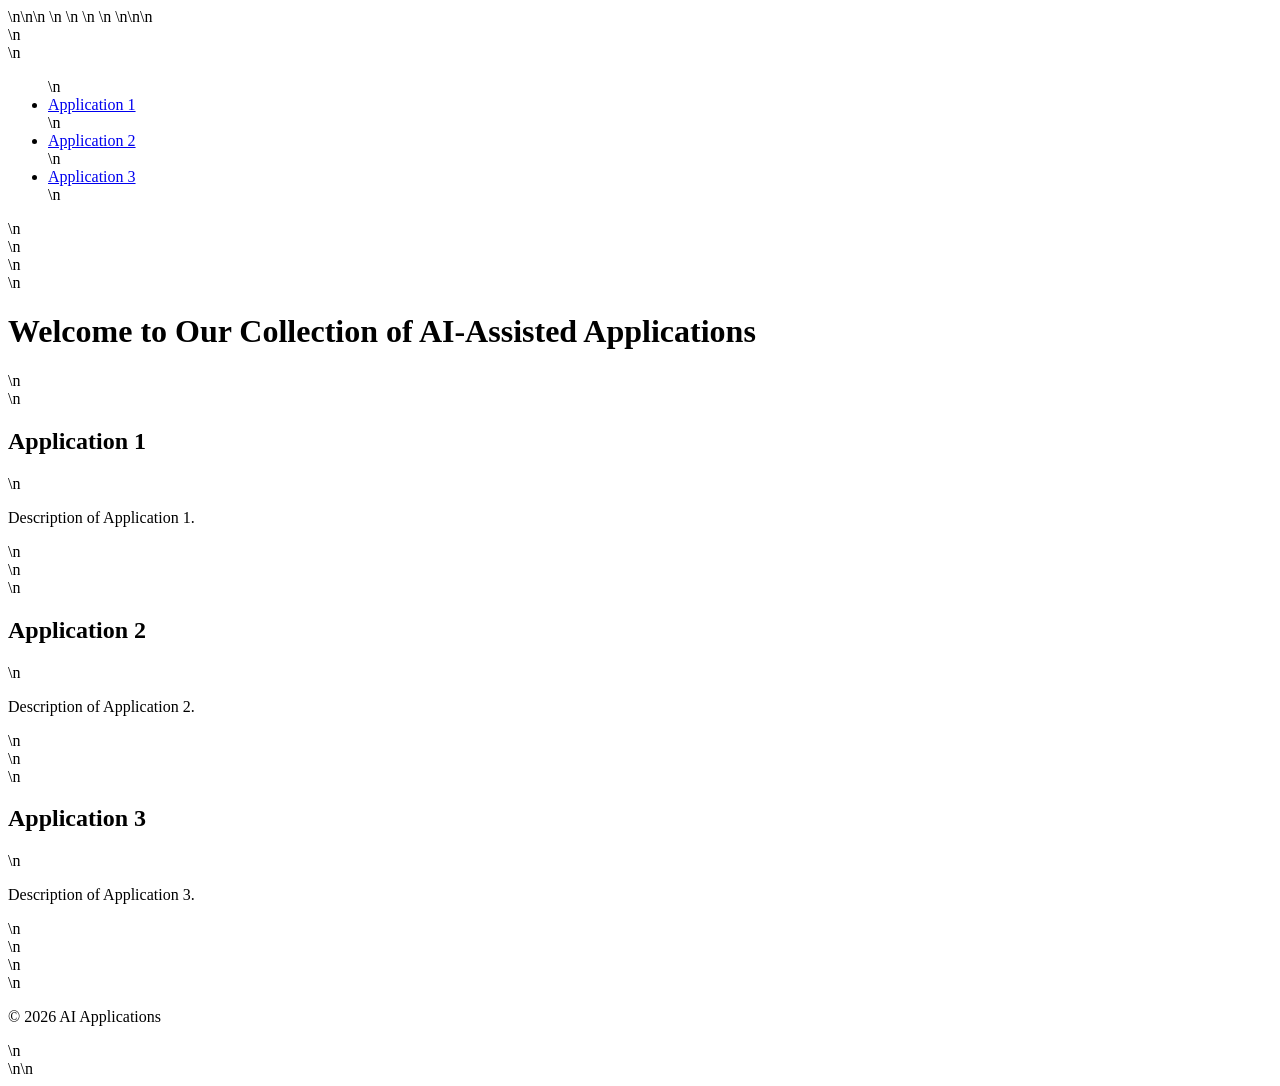
==== index.html @ 6c5f01a7 "Create index.html for landing page with AI-assisted applications" ====
<!DOCTYPE html>\n<html lang="en">\n<head>\n    <meta charset="UTF-8">\n    <meta name="viewport" content="width=device-width, initial-scale=1.0">\n    <meta http-equiv="X-UA-Compatible" content="ie=edge">\n    <title>AI-Assisted Applications</title>\n    <link rel="stylesheet" href="styles.css">\n</head>\n<body>\n    <header>\n        <nav>\n            <ul>\n                <li><a href="#application1">Application 1</a></li>\n                <li><a href="#application2">Application 2</a></li>\n                <li><a href="#application3">Application 3</a></li>\n            </ul>\n        </nav>\n    </header>\n    <main>\n        <h1>Welcome to Our Collection of AI-Assisted Applications</h1>\n        <section id="application1">\n            <h2>Application 1</h2>\n            <p>Description of Application 1.</p>\n        </section>\n        <section id="application2">\n            <h2>Application 2</h2>\n            <p>Description of Application 2.</p>\n        </section>\n        <section id="application3">\n            <h2>Application 3</h2>\n            <p>Description of Application 3.</p>\n        </section>\n    </main>\n    <footer>\n        <p>&copy; 2026 AI Applications</p>\n    </footer>\n</body>\n</html>
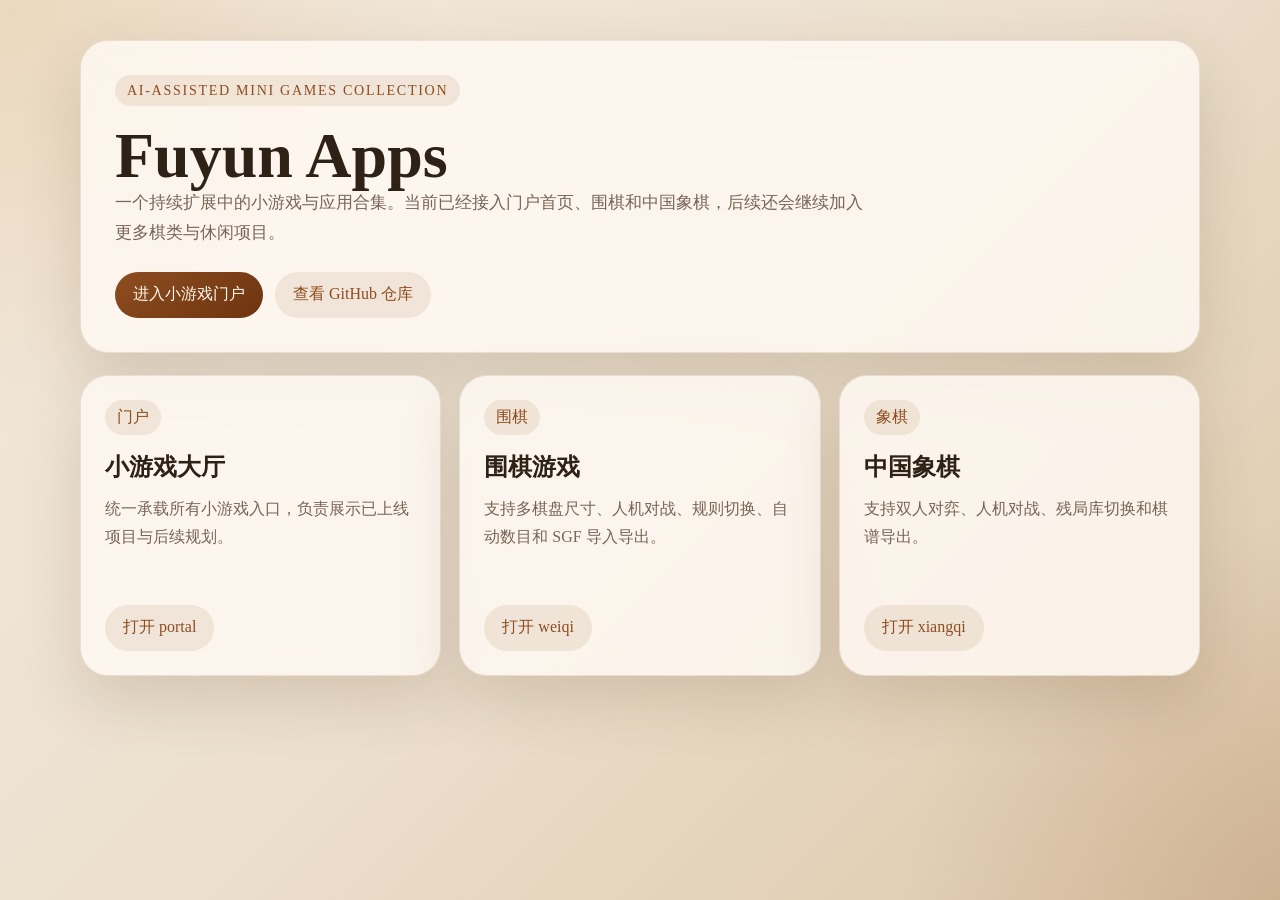
==== commit 1f4218fe: "Merge remote main and refresh project homepage" ====
--- a/index.html
+++ b/index.html
@@ -1 +1,47 @@
-<!DOCTYPE html>\n<html lang="en">\n<head>\n    <meta charset="UTF-8">\n    <meta name="viewport" content="width=device-width, initial-scale=1.0">\n    <meta http-equiv="X-UA-Compatible" content="ie=edge">\n    <title>AI-Assisted Applications</title>\n    <link rel="stylesheet" href="styles.css">\n</head>\n<body>\n    <header>\n        <nav>\n            <ul>\n                <li><a href="#application1">Application 1</a></li>\n                <li><a href="#application2">Application 2</a></li>\n                <li><a href="#application3">Application 3</a></li>\n            </ul>\n        </nav>\n    </header>\n    <main>\n        <h1>Welcome to Our Collection of AI-Assisted Applications</h1>\n        <section id="application1">\n            <h2>Application 1</h2>\n            <p>Description of Application 1.</p>\n        </section>\n        <section id="application2">\n            <h2>Application 2</h2>\n            <p>Description of Application 2.</p>\n        </section>\n        <section id="application3">\n            <h2>Application 3</h2>\n            <p>Description of Application 3.</p>\n        </section>\n    </main>\n    <footer>\n        <p>&copy; 2026 AI Applications</p>\n    </footer>\n</body>\n</html>+<!DOCTYPE html>
+<html lang="zh-CN">
+  <head>
+    <meta charset="UTF-8" />
+    <meta name="viewport" content="width=device-width, initial-scale=1.0" />
+    <title>Fuyun Apps</title>
+    <link rel="stylesheet" href="./styles.css" />
+  </head>
+  <body>
+    <main class="shell">
+      <section class="hero">
+        <p class="eyebrow">AI-Assisted Mini Games Collection</p>
+        <h1>Fuyun Apps</h1>
+        <p class="intro">
+          一个持续扩展中的小游戏与应用合集。当前已经接入门户首页、围棋和中国象棋，后续还会继续加入更多棋类与休闲项目。
+        </p>
+        <div class="actions">
+          <a class="primary-link" href="./portal/index.html">进入小游戏门户</a>
+          <a class="secondary-link" href="https://github.com/fuyun996/fuyun-apps">查看 GitHub 仓库</a>
+        </div>
+      </section>
+
+      <section class="grid">
+        <article class="card">
+          <span class="tag">门户</span>
+          <h2>小游戏大厅</h2>
+          <p>统一承载所有小游戏入口，负责展示已上线项目与后续规划。</p>
+          <a href="./portal/index.html">打开 portal</a>
+        </article>
+
+        <article class="card">
+          <span class="tag">围棋</span>
+          <h2>围棋游戏</h2>
+          <p>支持多棋盘尺寸、人机对战、规则切换、自动数目和 SGF 导入导出。</p>
+          <a href="./weiqi/index.html">打开 weiqi</a>
+        </article>
+
+        <article class="card">
+          <span class="tag">象棋</span>
+          <h2>中国象棋</h2>
+          <p>支持双人对弈、人机对战、残局库切换和棋谱导出。</p>
+          <a href="./xiangqi/index.html">打开 xiangqi</a>
+        </article>
+      </section>
+    </main>
+  </body>
+</html>
--- a/styles.css
+++ b/styles.css
@@ -0,0 +1,169 @@
+:root {
+  --bg: #f2eadf;
+  --bg-deep: #dcc6a8;
+  --panel: rgba(255, 250, 243, 0.84);
+  --panel-border: rgba(103, 60, 21, 0.12);
+  --text: #2e2116;
+  --muted: #776556;
+  --accent: #8d4d1f;
+  --accent-strong: #6e3410;
+  --shadow: 0 24px 60px rgba(83, 53, 25, 0.16);
+}
+
+* {
+  box-sizing: border-box;
+}
+
+body {
+  margin: 0;
+  min-height: 100vh;
+  font-family: "STSong", "Songti SC", "Noto Serif CJK SC", "Source Han Serif SC", serif;
+  color: var(--text);
+  background:
+    radial-gradient(circle at top left, rgba(212, 158, 82, 0.24), transparent 28%),
+    radial-gradient(circle at bottom right, rgba(130, 70, 28, 0.16), transparent 24%),
+    linear-gradient(135deg, var(--bg) 0%, #ecdfcd 50%, var(--bg-deep) 100%);
+}
+
+a {
+  color: inherit;
+}
+
+.shell {
+  width: min(1120px, calc(100% - 32px));
+  margin: 0 auto;
+  padding: 40px 0 48px;
+}
+
+.hero,
+.card {
+  border: 1px solid var(--panel-border);
+  border-radius: 28px;
+  background: var(--panel);
+  backdrop-filter: blur(12px);
+  box-shadow: var(--shadow);
+}
+
+.hero {
+  padding: 34px;
+}
+
+.eyebrow,
+.tag {
+  display: inline-flex;
+  align-items: center;
+  padding: 7px 12px;
+  border-radius: 999px;
+  background: rgba(141, 77, 31, 0.1);
+  color: var(--accent);
+}
+
+.eyebrow {
+  font-size: 0.88rem;
+  letter-spacing: 0.12em;
+  text-transform: uppercase;
+}
+
+.hero h1,
+.hero p,
+.card h2,
+.card p {
+  margin: 0;
+}
+
+.hero h1 {
+  margin-top: 18px;
+  font-size: clamp(2.6rem, 5vw, 4.8rem);
+  line-height: 1;
+}
+
+.intro {
+  margin-top: 16px;
+  max-width: 760px;
+  color: var(--muted);
+  line-height: 1.8;
+  font-size: 1.04rem;
+}
+
+.actions {
+  display: flex;
+  flex-wrap: wrap;
+  gap: 12px;
+  margin-top: 24px;
+}
+
+.primary-link,
+.secondary-link,
+.card a {
+  display: inline-flex;
+  align-items: center;
+  justify-content: center;
+  min-height: 46px;
+  padding: 0 18px;
+  border-radius: 999px;
+  text-decoration: none;
+}
+
+.primary-link {
+  color: #fff8ef;
+  background: linear-gradient(145deg, var(--accent), var(--accent-strong));
+}
+
+.secondary-link,
+.card a {
+  color: var(--accent);
+  background: rgba(141, 77, 31, 0.1);
+}
+
+.grid {
+  margin-top: 22px;
+  display: grid;
+  grid-template-columns: repeat(3, minmax(0, 1fr));
+  gap: 18px;
+}
+
+.card {
+  padding: 24px;
+}
+
+.card h2 {
+  margin-top: 16px;
+  font-size: 1.5rem;
+}
+
+.card p {
+  margin-top: 12px;
+  color: var(--muted);
+  line-height: 1.76;
+  min-height: 92px;
+}
+
+.card a {
+  margin-top: 18px;
+}
+
+@media (max-width: 900px) {
+  .grid {
+    grid-template-columns: 1fr;
+  }
+}
+
+@media (max-width: 720px) {
+  .shell {
+    width: min(100% - 20px, 1120px);
+    padding-top: 20px;
+  }
+
+  .hero,
+  .card {
+    border-radius: 24px;
+  }
+
+  .hero {
+    padding: 22px;
+  }
+
+  .actions {
+    flex-direction: column;
+  }
+}
